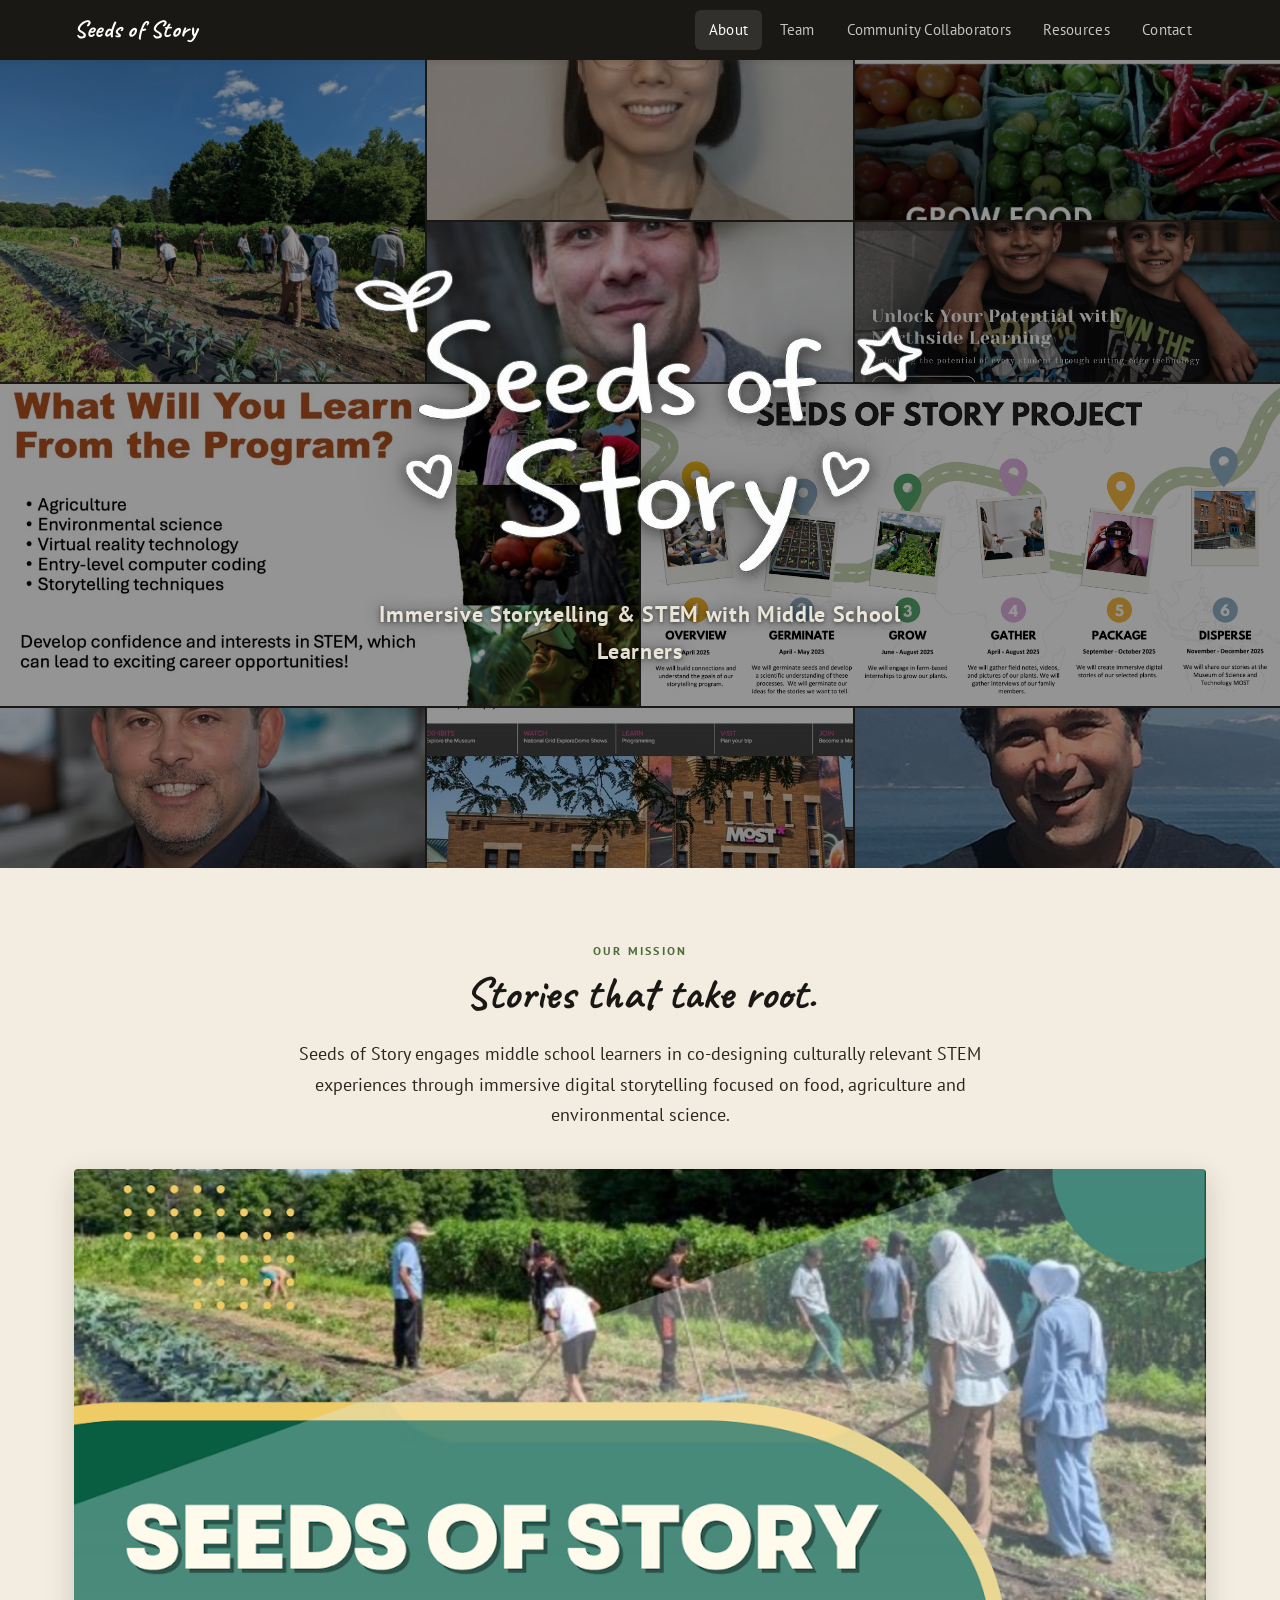
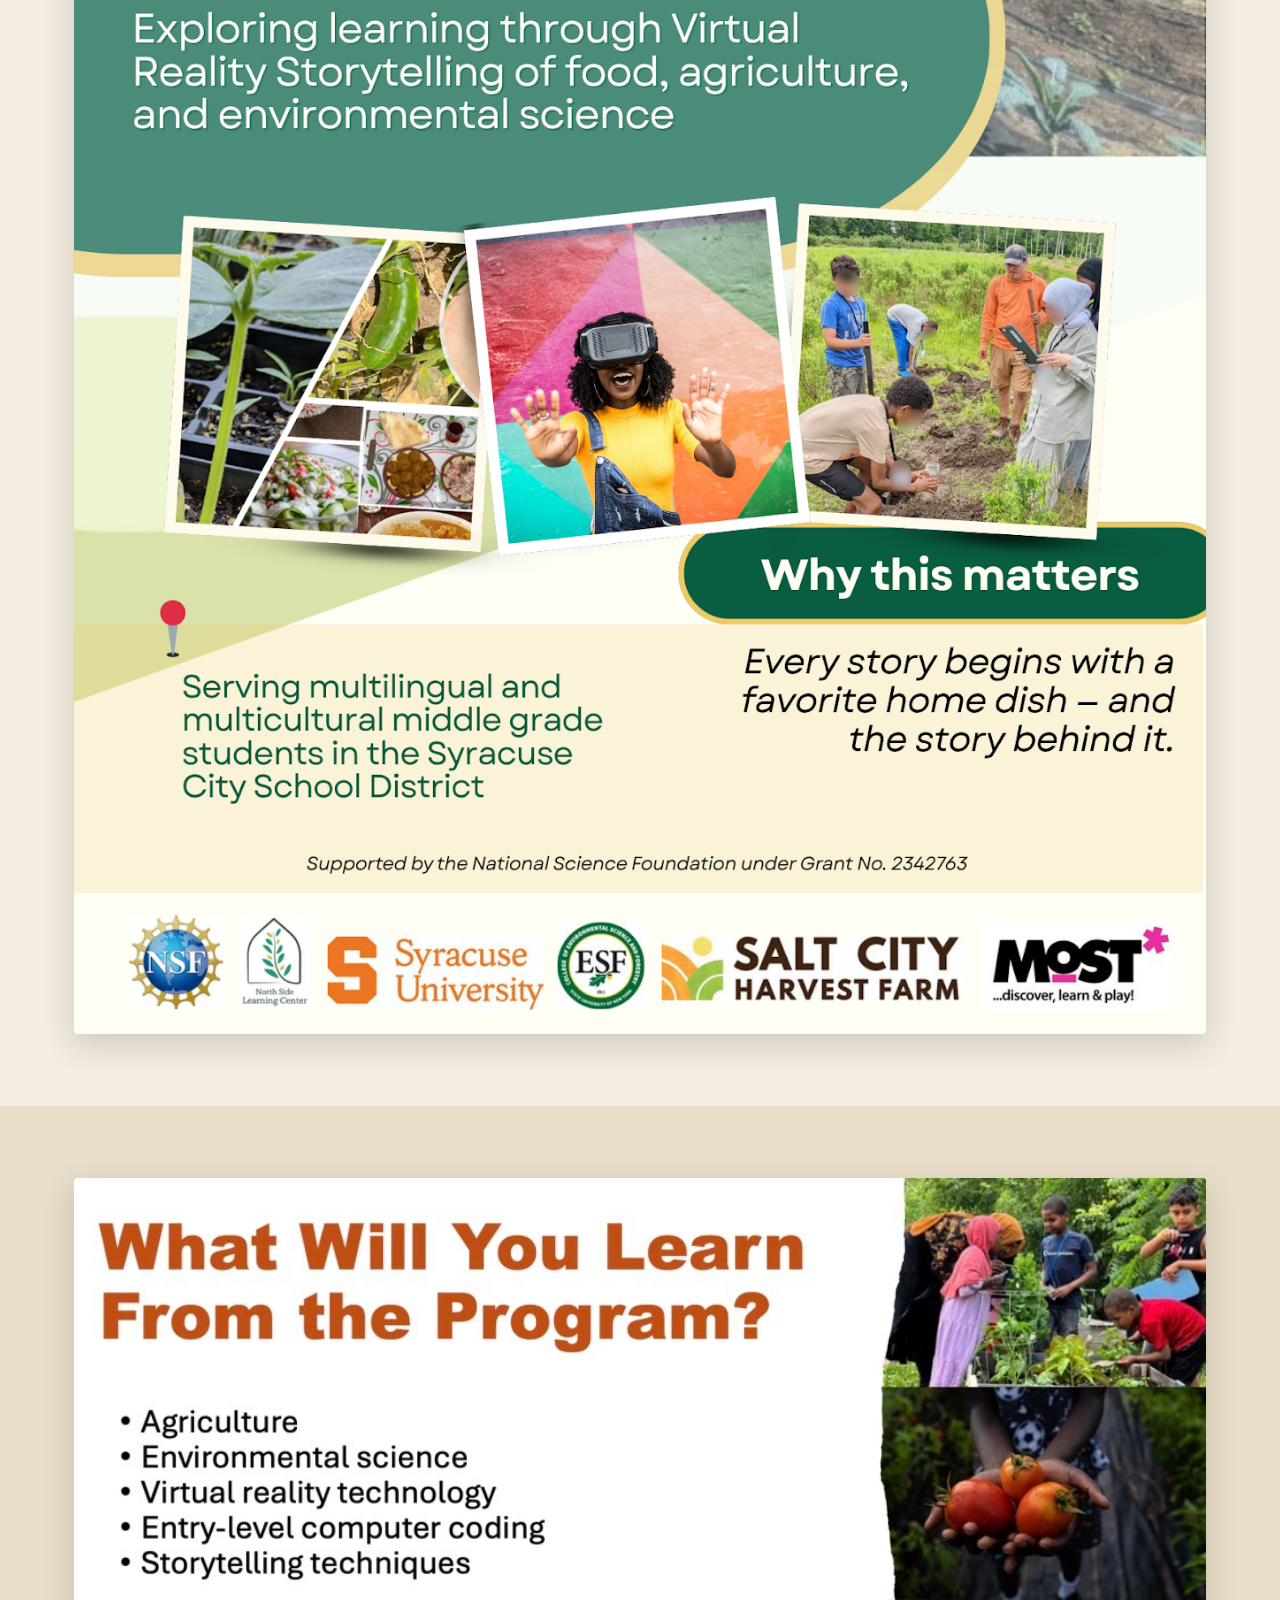
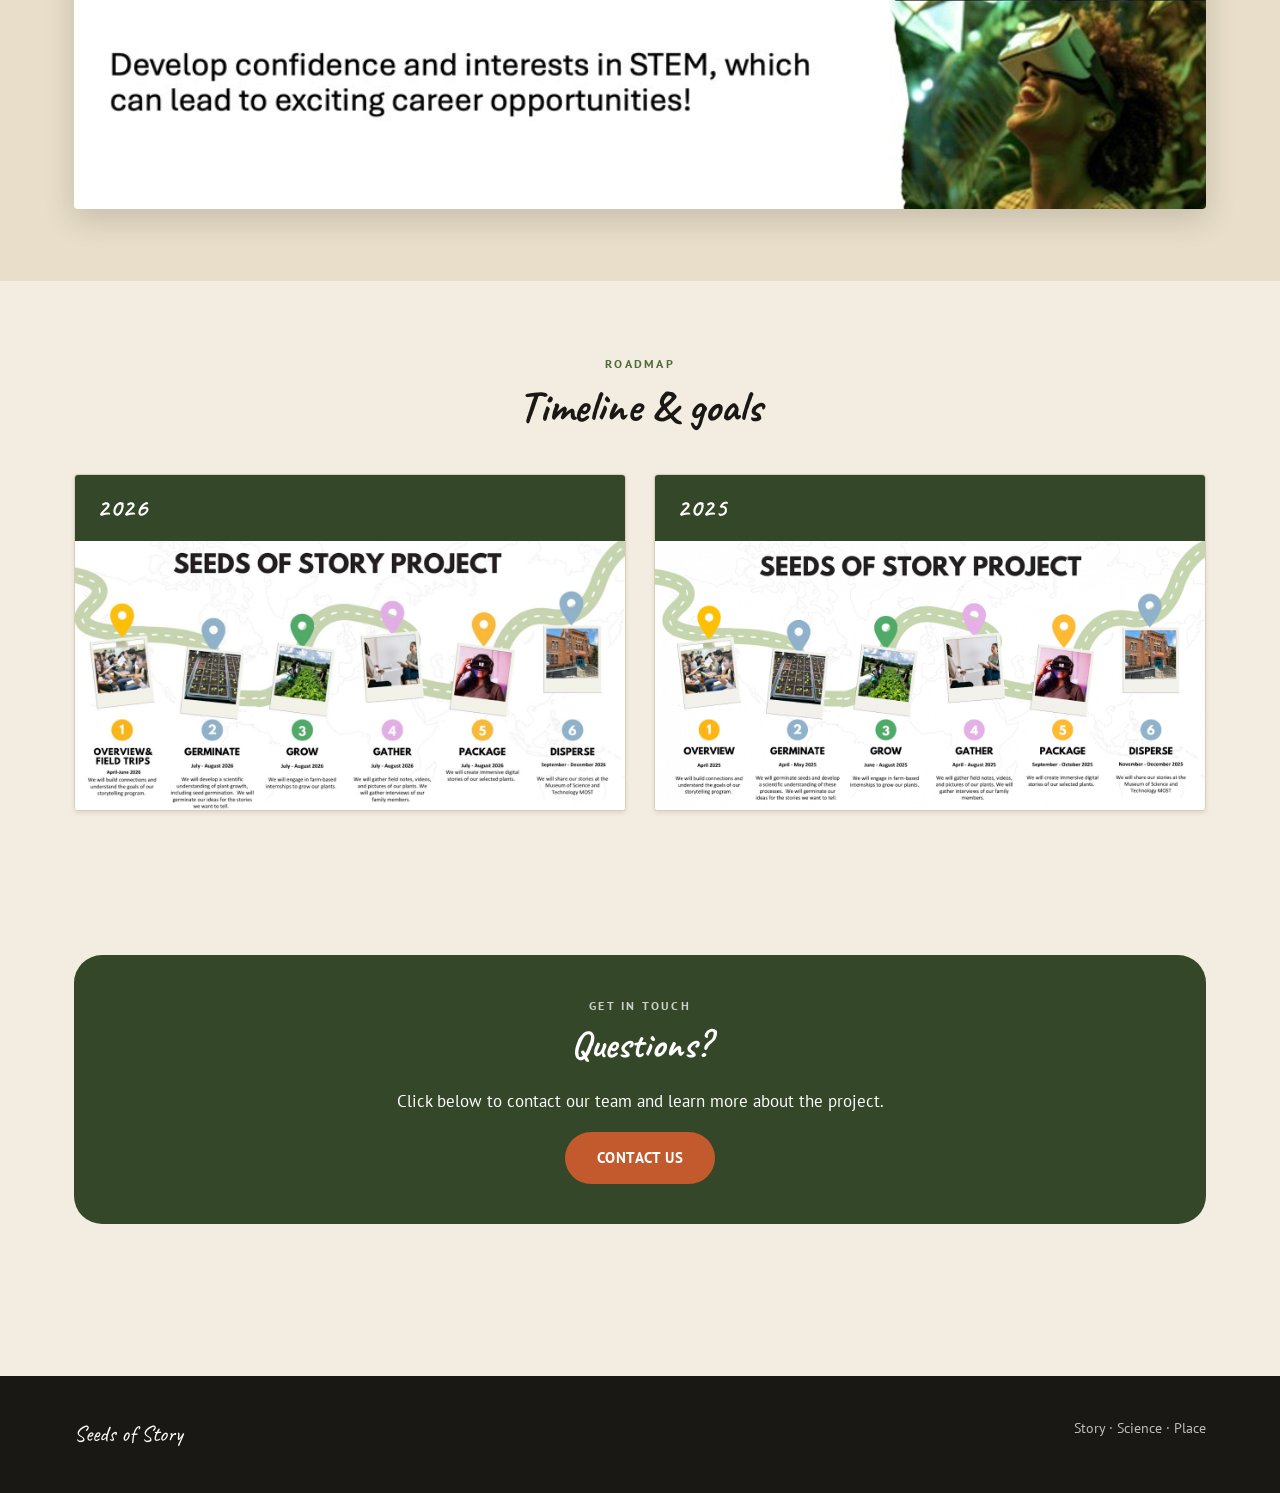
==== index.html @ 7a2d4c90 "first commit" ====
<!DOCTYPE html>
<html lang="en-US">
<head>
  <meta charset="utf-8">
  <meta name="viewport" content="width=device-width, initial-scale=1">
  <title>Seeds of Story</title>
  <meta name="description" content="Seeds of Story engages middle school learners in co-designing culturally relevant STEM experiences through immersive digital storytelling focused on food, agriculture and environmental science.">
  <link rel="icon" href="assets/images/logo.png">
  <link href="https://fonts.googleapis.com/css2?family=Caveat:wght@500;700&family=Merriweather:wght@400;700&family=PT+Sans:wght@400;700&display=swap" rel="stylesheet">
  <link rel="stylesheet" href="assets/css/site.css?v=1.0.0">
</head>
<body>
  <header class="site-header">
    <div class="container">
      <a class="site-header__brand" href="index.html">Seeds of Story</a>
      <nav class="site-nav" aria-label="Primary">
        <ul>
          <li><a href="index.html" aria-current="page">About</a></li>
          <li><a href="team.html">Team</a></li>
          <li><a href="community-collaborators.html">Community Collaborators</a></li>
          <li><a href="resources.html">Resources</a></li>
          <li><a href="contact.html">Contact</a></li>
        </ul>
      </nav>
    </div>
  </header>

  <section class="hero-mosaic" aria-labelledby="hero-title">
    <div class="hero-mosaic__grid" aria-hidden="true">
      <img src="assets/images/hero-students-field.jpg" alt="">
      <img src="assets/images/team-xiaoxia-huang.jpg" alt="">
      <img src="assets/images/collab-salt-city-harvest-farm.jpg" alt="">
      <img src="assets/images/team-brice-nordquist.jpg" alt="">
      <img src="assets/images/collab-north-side-learning-center.jpg" alt="">
      <img src="assets/images/about-students-collage.jpg" alt="">
      <img src="assets/images/about-timeline-2025.png" alt="">
      <img src="assets/images/team-dan-pacheco.jpg" alt="">
      <img src="assets/images/collab-most.jpg" alt="">
      <img src="assets/images/team-stewart-diemont.jpg" alt="">
    </div>
    <div class="hero-mosaic__card">
      <h1 id="hero-title" class="hero-mosaic__title">
        <img src="assets/images/hero-title2.png" alt="Seeds of Story">
      </h1>
      <p class="hero-mosaic__sub">Immersive Storytelling &amp; STEM with Middle School Learners</p>
    </div>
  </section>

  <main>
    <section class="section">
      <div class="container mission">
        <div class="mission__text">
          <div class="section-eyebrow">Our Mission</div>
          <h2 class="section-title">Stories that take root.</h2>
          <p class="lead">Seeds of Story engages middle school learners in co-designing culturally relevant STEM experiences through immersive digital storytelling focused on food, agriculture and environmental science.</p>
        </div>
        <img class="mission__img" src="assets/images/about-mission-overview.png" alt="Seeds of Story project overview">
      </div>
    </section>

    <section class="section section--alt">
      <div class="container">
        <img class="rounded-shadow" src="assets/images/about-students-collage.jpg" alt="Students participating in Seeds of Story activities">
      </div>
    </section>

    <section class="section">
      <div class="container">
        <div class="section-eyebrow">Roadmap</div>
        <h2 class="section-title">Timeline &amp; goals</h2>
        <div class="timeline-row top-40">
          <article class="timeline-item">
            <div class="timeline-item__year">2026</div>
            <img class="timeline-item__img" src="assets/images/about-timeline-2026.jpg" alt="2026 project goals">
          </article>
          <article class="timeline-item">
            <div class="timeline-item__year">2025</div>
            <img class="timeline-item__img" src="assets/images/about-timeline-2025.png" alt="2025 project milestones">
          </article>
        </div>
      </div>
    </section>

    <section class="section">
      <div class="container">
        <div class="callout">
          <div class="section-eyebrow" style="color:rgba(255,255,255,0.75);">Get in touch</div>
          <h2>Questions?</h2>
          <p>Click below to contact our team and learn more about the project.</p>
          <p><a class="btn" href="https://docs.google.com/forms/d/e/1FAIpQLSdgTJhF9yAh0ReK_r0VXD9tp6y58ElVJvwNm2oFAFGytPRPVg/viewform?usp=header" target="_blank" rel="noopener">Contact us</a></p>
        </div>
      </div>
    </section>
  </main>

  <footer class="site-footer">
    <div class="container">
      <span class="site-footer__brand">Seeds of Story</span>
      <span>Story · Science · Place</span>
    </div>
  </footer>
</body>
</html>
---- assets/css/site.css ----
/* === Design tokens === */
:root {
  /* Dusky earth-tone palette */
  --ink-900: #1a1814;          /* near-black for footer/nav */
  --ink-800: #2b2620;          /* dark text on light */
  --ink-700: #3d3530;
  --paper: #f3ece0;            /* warm cream background */
  --paper-deep: #e8dec9;       /* deeper cream for alt sections */
  --surface: #ffffff;
  --accent: #c25a2e;           /* burnt orange */
  --accent-deep: #9a4421;
  --moss: #4f6b3a;             /* dusky green */
  --moss-deep: #344728;
  --plum: #7a3a4e;
  --gold: #d4a64a;
  --text: var(--ink-800);
  --text-muted: #6e655c;
  --border: #d8cdb8;
  --radius-sm: 6px;
  --radius-md: 14px;
  --radius-lg: 28px;
  --shadow-sm: 0 2px 4px rgba(43, 38, 32, 0.10);
  --shadow-md: 0 10px 30px rgba(43, 38, 32, 0.18);
  --shadow-lg: 0 24px 60px rgba(43, 38, 32, 0.28);
  --container: 1180px;
  --font-sans: "PT Sans", system-ui, -apple-system, "Segoe UI", Roboto, sans-serif;
  --font-serif: Merriweather, Georgia, "Times New Roman", serif;
  --font-script: "Caveat", "Permanent Marker", "Patrick Hand", cursive;
}

* { box-sizing: border-box; }
html { -webkit-text-size-adjust: 100%; }

body {
  margin: 0;
  font-family: var(--font-sans);
  font-size: 17px;
  line-height: 1.65;
  color: var(--text);
  background: var(--paper);
}

img { max-width: 100%; height: auto; display: block; }

a { color: var(--accent-deep); text-decoration: none; }
a:hover { text-decoration: underline; }

h1, h2, h3, h4 {
  font-family: var(--font-serif);
  line-height: 1.2;
  margin: 0 0 0.5em;
  color: var(--ink-900);
}
h1 { font-size: clamp(2rem, 4vw, 3rem); font-weight: 700; letter-spacing: -0.01em; }
h2 { font-size: clamp(1.5rem, 3vw, 2rem); }
h3 { font-size: 1.2rem; }
p { margin: 0 0 1em; }

/* === Layout primitives === */
.container {
  max-width: var(--container);
  margin: 0 auto;
  padding: 0 24px;
}
.section { padding: 72px 0; }
.section--tight { padding: 40px 0; }
.section--alt { background: var(--paper-deep); }

/* === Site header / nav === */
.site-header {
  position: sticky;
  top: 0;
  z-index: 30;
  background: var(--ink-900);
  color: #fff;
  box-shadow: var(--shadow-sm);
}
.site-header .container {
  display: flex;
  align-items: center;
  justify-content: space-between;
  gap: 16px;
  min-height: 60px;
}
.site-header__brand {
  font-family: var(--font-script);
  font-weight: 700;
  font-size: 1.5rem;
  color: #fff;
  letter-spacing: 0.01em;
}
.site-header__brand:hover { text-decoration: none; opacity: 0.85; }
.site-nav ul {
  list-style: none;
  margin: 0;
  padding: 0;
  display: flex;
  flex-wrap: wrap;
  gap: 4px;
}
.site-nav a {
  display: block;
  padding: 8px 14px;
  color: rgba(255, 255, 255, 0.75);
  border-radius: var(--radius-sm);
  font-size: 0.92rem;
  letter-spacing: 0.02em;
  transition: color 0.15s ease, background 0.15s ease;
}
.site-nav a:hover { color: #fff; background: rgba(255, 255, 255, 0.06); text-decoration: none; }
.site-nav a[aria-current="page"] {
  color: #fff;
  background: rgba(255, 255, 255, 0.10);
}

/* === Hero mosaic (about page) === */
.hero-mosaic {
  position: relative;
  background: var(--ink-900);
  overflow: hidden;
  isolation: isolate;
}
.hero-mosaic__grid {
  display: grid;
  grid-template-columns: repeat(6, 1fr);
  grid-auto-rows: 160px;
  gap: 2px;
  filter: brightness(0.58) saturate(0.88);
}
.hero-mosaic__grid img {
  width: 100%;
  height: 100%;
  object-fit: cover;
  display: block;
}
.hero-mosaic__grid > *:nth-child(1) { grid-column: span 2; grid-row: span 2; }
.hero-mosaic__grid > *:nth-child(2) { grid-column: span 2; grid-row: span 1; }
.hero-mosaic__grid > *:nth-child(3) { grid-column: span 2; grid-row: span 1; }
.hero-mosaic__grid > *:nth-child(4) { grid-column: span 2; grid-row: span 1; }
.hero-mosaic__grid > *:nth-child(5) { grid-column: span 2; grid-row: span 1; }
.hero-mosaic__grid > *:nth-child(6) { grid-column: span 3; grid-row: span 2; }
.hero-mosaic__grid > *:nth-child(7) { grid-column: span 3; grid-row: span 2; }
.hero-mosaic__grid > *:nth-child(8) { grid-column: span 2; grid-row: span 1; }
.hero-mosaic__grid > *:nth-child(9) { grid-column: span 2; grid-row: span 1; }
.hero-mosaic__grid > *:nth-child(10) { grid-column: span 2; grid-row: span 1; }

.hero-mosaic__card {
  position: absolute;
  top: 50%;
  left: 50%;
  transform: translate(-50%, -50%);
  padding: 24px 32px;
  text-align: center;
  max-width: min(720px, 92vw);
  z-index: 2;
  background: transparent;
}
.hero-mosaic__title {
  margin: 0 0 18px;
  font-size: 0;
  line-height: 0;
}
.hero-mosaic__title img {
  display: block;
  width: 100%;
  height: 320px;
  margin: 0 auto;
  filter: drop-shadow(0 2px 8px rgba(0,0,0,0.55)) drop-shadow(0 0 24px rgba(0,0,0,0.35));
}
.hero-mosaic__sub {
  font-family: var(--font-sans);
  font-size: clamp(1.05rem, 1.8vw, 1.4rem);
  color: rgba(245, 241, 228, 0.92);
  margin: 0;
  font-weight: 700;
  letter-spacing: 0.03em;
  text-shadow: 0 1px 4px rgba(0, 0, 0, 0.55), 0 0 16px rgba(0, 0, 0, 0.4);
}
@media (max-width: 800px) {
  .hero-mosaic__grid { grid-auto-rows: 110px; grid-template-columns: repeat(4, 1fr); }
  .hero-mosaic__grid > *:nth-child(n) { grid-column: span 2; grid-row: span 1; }
  .hero-mosaic__grid > *:nth-child(1),
  .hero-mosaic__grid > *:nth-child(6) { grid-column: span 4; grid-row: span 2; }
  .hero-mosaic__card { padding: 32px 28px; }
}

/* === Page header (subpages) — small mosaic strip === */
.page-header {
  position: relative;
  background: var(--ink-900);
  color: #fff;
  padding: 0;
  overflow: hidden;
  isolation: isolate;
}
.page-header__strip {
  display: grid;
  grid-template-columns: repeat(6, 1fr);
  gap: 2px;
  height: 120px;
  filter: brightness(0.55) saturate(0.85);
}
.page-header__strip img { width: 100%; height: 100%; object-fit: cover; display: block; }
.page-header__inner {
  padding: 56px 24px 64px;
  text-align: center;
  position: relative;
}
.page-header h1 {
  color: #fff;
  font-family: var(--font-script);
  font-size: clamp(2.4rem, 5vw, 3.6rem);
  font-weight: 700;
  margin: 0 0 12px;
}
.page-header p {
  color: rgba(255, 255, 255, 0.88);
  max-width: 720px;
  margin: 0 auto;
  font-size: 1.05rem;
}
@media (max-width: 700px) {
  .page-header__strip { grid-template-columns: repeat(3, 1fr); height: 90px; }
}

/* === Section heading === */
.section-title {
  font-family: var(--font-script);
  font-size: clamp(2rem, 4vw, 2.8rem);
  text-align: center;
  margin-bottom: 0.4em;
  color: var(--ink-900);
}
.section-eyebrow {
  font-family: var(--font-sans);
  text-transform: uppercase;
  letter-spacing: 0.18em;
  font-size: 0.78rem;
  color: var(--moss);
  text-align: center;
  font-weight: 700;
  margin-bottom: 6px;
}

/* === Grid === */
.grid { display: grid; gap: 24px; }
.grid--2 { grid-template-columns: repeat(2, 1fr); }
.grid--3 { grid-template-columns: repeat(3, 1fr); }
.grid--4 { grid-template-columns: repeat(4, 1fr); }
@media (max-width: 900px) {
  .grid--3, .grid--4 { grid-template-columns: repeat(2, 1fr); }
}
@media (max-width: 600px) {
  .grid--2, .grid--3, .grid--4 { grid-template-columns: 1fr; }
}

/* === Mission (stacked) === */
.mission { text-align: center; }
.mission__text {
  max-width: 760px;
  margin: 0 auto 40px;
}
.mission__img {
  display: block;
  width: 100%;
  margin: 0 auto;
  border-radius: 4px;
  box-shadow: var(--shadow-md);
}

/* === Feature row === */
.feature-row {
  display: grid;
  grid-template-columns: 1fr 1fr;
  gap: 56px;
  align-items: center;
}
.feature-row--reverse > :first-child { order: 2; }
.feature-row img {
  border-radius: 4px;
  box-shadow: var(--shadow-md);
  transform: rotate(-1deg);
}
.feature-row--reverse img { transform: rotate(1deg); }
@media (max-width: 800px) {
  .feature-row { grid-template-columns: 1fr; gap: 32px; }
  .feature-row--reverse > :first-child { order: 0; }
}

/* === Callout === */
.callout {
  background: var(--moss-deep);
  color: #fff;
  padding: 40px;
  border-radius: var(--radius-lg);
  text-align: center;
}
.callout h2 { color: #fff; font-family: var(--font-script); font-size: 2.4rem; }
.callout p:last-child { margin-bottom: 0; }

/* === Button === */
.btn {
  display: inline-block;
  background: var(--accent);
  color: #fff;
  font-weight: 700;
  font-family: var(--font-sans);
  padding: 14px 32px;
  border-radius: 999px;
  letter-spacing: 0.04em;
  text-transform: uppercase;
  font-size: 0.92rem;
  transition: background 0.15s ease, transform 0.15s ease;
}
.btn:hover { background: var(--accent-deep); text-decoration: none; transform: translateY(-1px); }
.btn--outline {
  background: transparent;
  color: var(--ink-900);
  border: 2px solid var(--ink-900);
}
.btn--outline:hover { background: var(--ink-900); color: #fff; }

/* === Bio (team card) — polaroid feel === */
.bio {
  display: grid;
  grid-template-columns: 220px 1fr;
  gap: 28px;
  align-items: start;
  padding: 24px;
  background: var(--surface);
  border-radius: 4px;
  box-shadow: var(--shadow-sm);
  border: 1px solid var(--border);
}
.bio__photo {
  width: 220px;
  height: 220px;
  border-radius: 50%;
  object-fit: cover;
  border: 4px solid var(--paper);
  box-shadow: var(--shadow-sm);
}
.bio__name { margin: 0 0 0.1em; font-family: var(--font-serif); color: var(--ink-900); }
.bio__role { color: var(--moss); font-weight: 700; font-size: 0.92rem; letter-spacing: 0.02em; margin-bottom: 0.6em; text-transform: uppercase; }
.bio__text p:last-child { margin-bottom: 0; }
@media (max-width: 700px) {
  .bio { grid-template-columns: 1fr; justify-items: center; text-align: center; }
}

.bio--compact { padding: 18px; gap: 18px; grid-template-columns: 120px 1fr; }
.bio--compact .bio__photo { width: 120px; height: 120px; border-width: 3px; }
.bio--compact .bio__name { font-size: 1.05rem; }
.bio--compact .bio__role { font-size: 0.8rem; }

/* === Collaborator card === */
.collab {
  background: var(--surface);
  border-radius: var(--radius-md);
  overflow: hidden;
  display: grid;
  grid-template-columns: 320px 1fr;
  box-shadow: var(--shadow-sm);
  border: 1px solid var(--border);
}
.collab__img { width: 100%; height: 100%; object-fit: cover; min-height: 260px; }
.collab__body { padding: 32px; }
.collab__title { margin-bottom: 0.4em; font-family: var(--font-serif); color: var(--ink-900); }
.collab__details {
  display: grid;
  grid-template-columns: max-content 1fr;
  gap: 6px 18px;
  margin-top: 18px;
  font-size: 0.95rem;
}
.collab__details dt { font-weight: 700; color: var(--moss); text-transform: uppercase; font-size: 0.78rem; letter-spacing: 0.08em; padding-top: 4px; }
.collab__details dd { margin: 0; word-break: break-word; }
@media (max-width: 800px) {
  .collab { grid-template-columns: 1fr; }
}

/* === Resource tile (polaroid) === */
.resource {
  display: block;
  background: var(--surface);
  border-radius: 4px;
  overflow: hidden;
  box-shadow: var(--shadow-sm);
  text-decoration: none;
  color: inherit;
  transition: transform 0.2s ease, box-shadow 0.2s ease;
  padding: 12px 12px 0;
  border: 1px solid var(--border);
}
.resource:hover {
  transform: translateY(-3px) rotate(-0.5deg);
  box-shadow: var(--shadow-md);
  text-decoration: none;
}
.resource__img { aspect-ratio: 16 / 10; object-fit: cover; width: 100%; }
.resource__title {
  padding: 18px 8px 22px;
  font-family: var(--font-script);
  font-size: 1.5rem;
  color: var(--ink-900);
  text-align: center;
}

/* === Timeline === */
.timeline-row { display: grid; grid-template-columns: 1fr 1fr; gap: 28px; }
.timeline-item {
  background: var(--surface);
  border-radius: 4px;
  overflow: hidden;
  box-shadow: var(--shadow-sm);
  border: 1px solid var(--border);
}
.timeline-item__year {
  background: var(--moss-deep);
  color: #fff;
  padding: 12px 22px;
  font-family: var(--font-script);
  font-weight: 700;
  font-size: 1.6rem;
  letter-spacing: 0.02em;
}
.timeline-item__img { width: 100%; display: block; }
@media (max-width: 700px) {
  .timeline-row { grid-template-columns: 1fr; }
}

/* === Footer === */
.site-footer {
  background: var(--ink-900);
  color: rgba(255, 255, 255, 0.72);
  padding: 40px 0;
  margin-top: 80px;
  font-size: 0.9rem;
}
.site-footer .container { display: flex; justify-content: space-between; flex-wrap: wrap; gap: 16px; }
.site-footer__brand { font-family: var(--font-script); font-size: 1.4rem; color: #fff; }

/* === Contact form === */
.contact-form {
  width: 100%;
  min-height: 900px;
  border: 1px solid var(--border);
  border-radius: var(--radius-md);
  background: var(--surface);
  display: block;
  box-shadow: var(--shadow-sm);
}

/* === Utilities === */
.text-center { text-align: center; }
.lead { font-size: 1.15rem; }
.stack > * + * { margin-top: 24px; }
.muted { color: var(--text-muted); }
.rounded-shadow { width: 100%; display: block; border-radius: 4px; box-shadow: var(--shadow-md); }
.top-32 { margin-top: 32px; }
.top-40 { margin-top: 40px; }
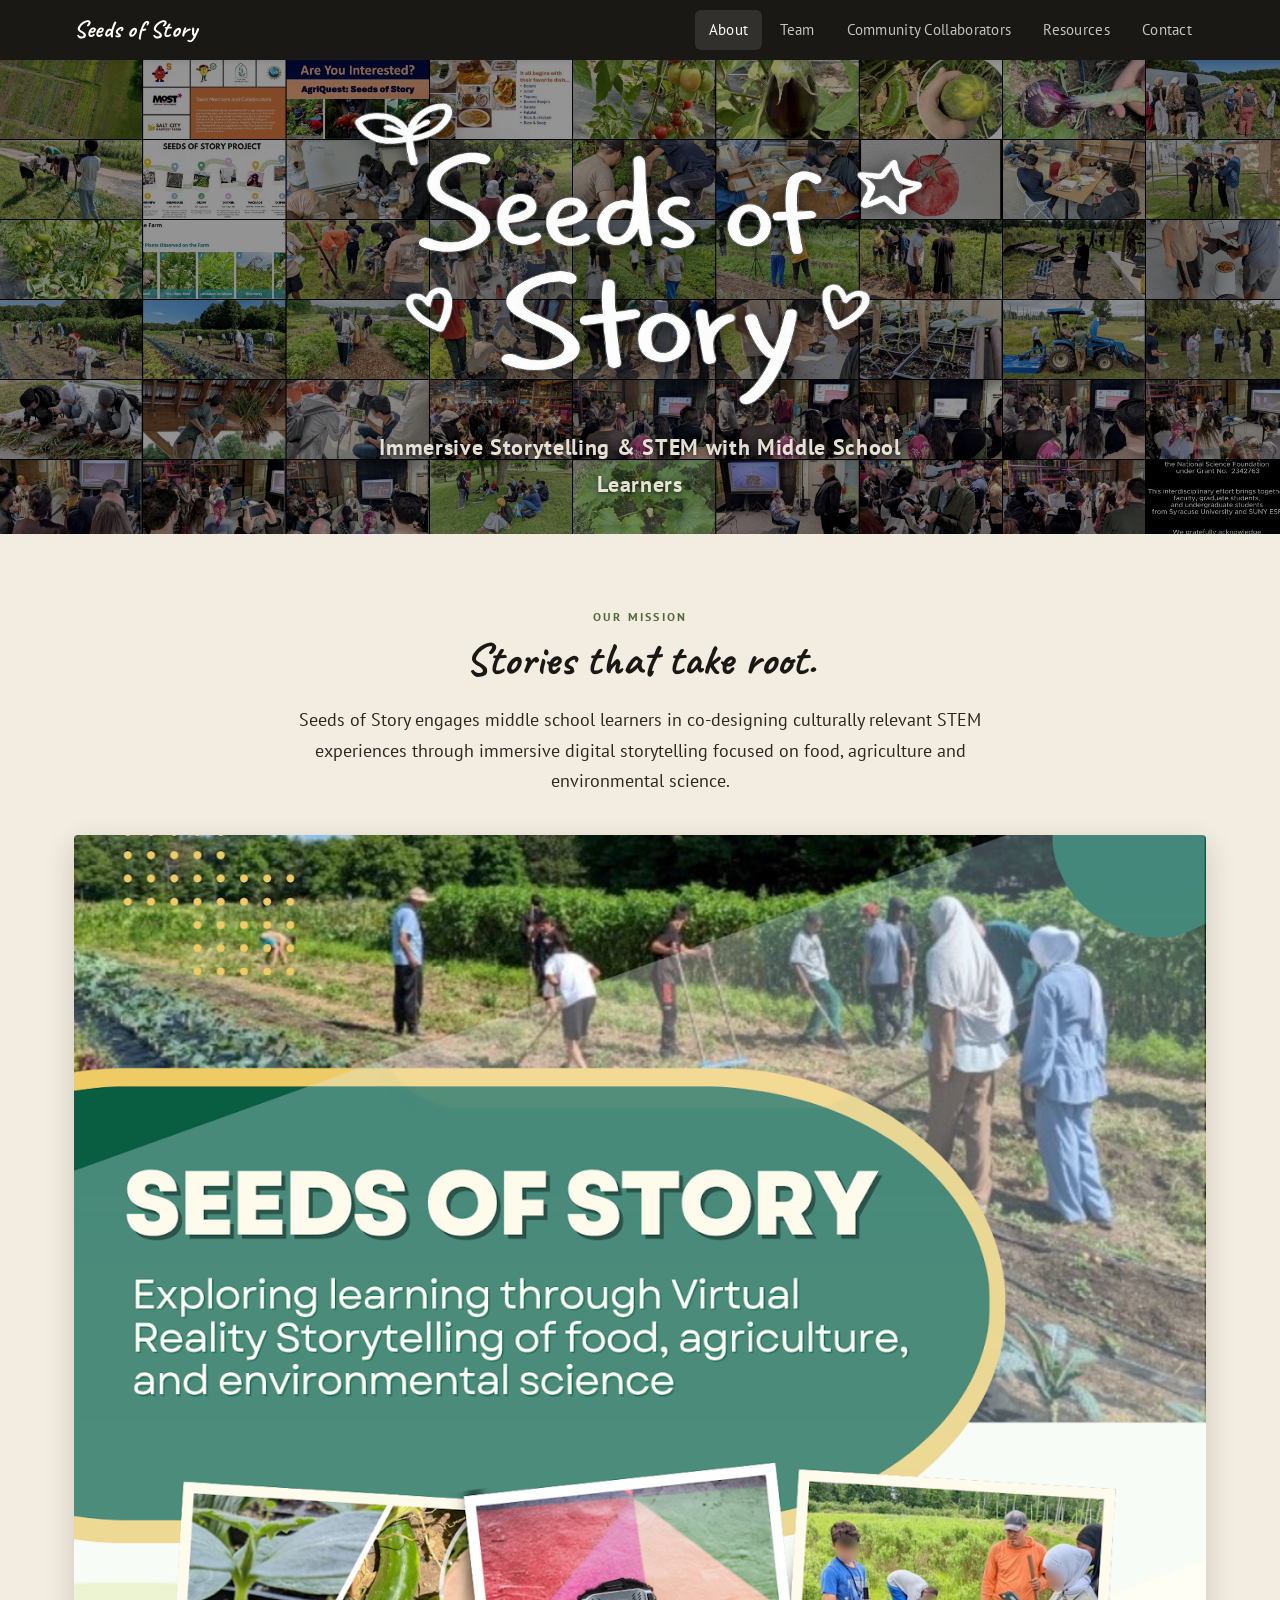
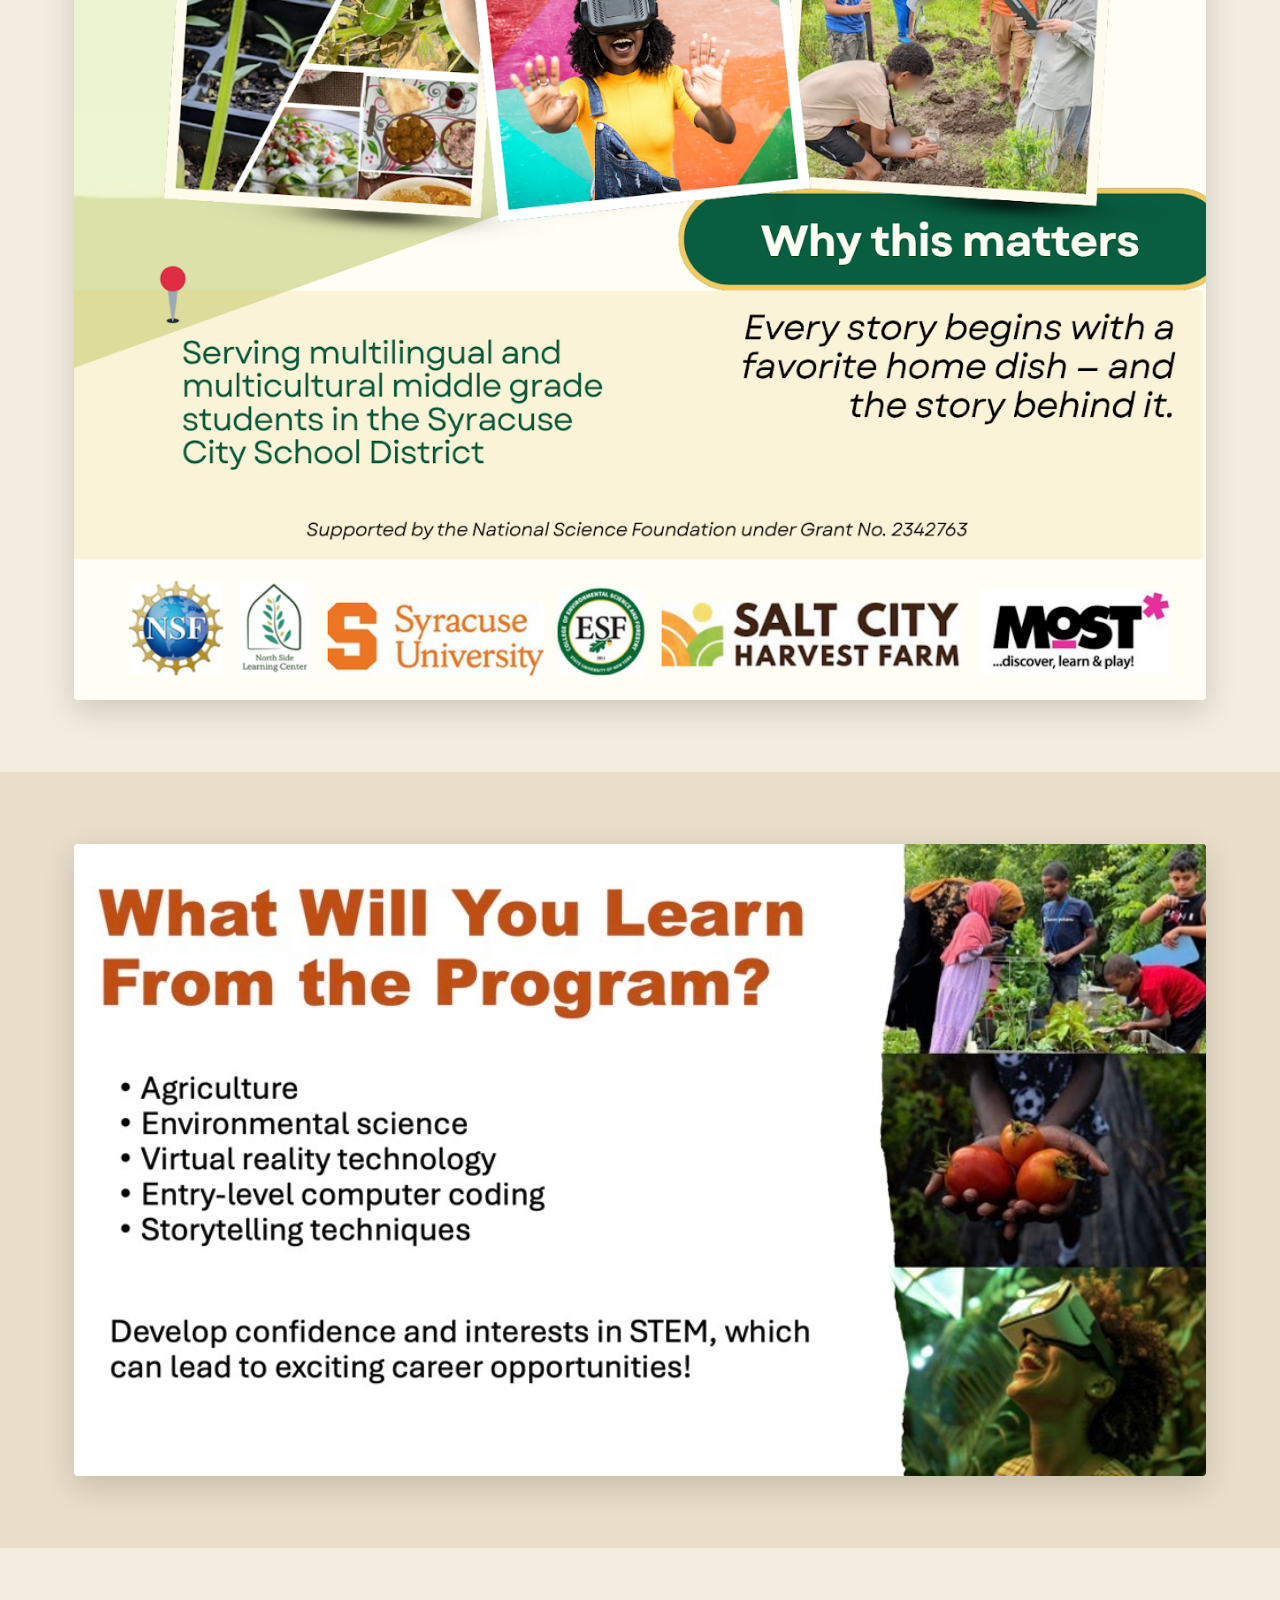
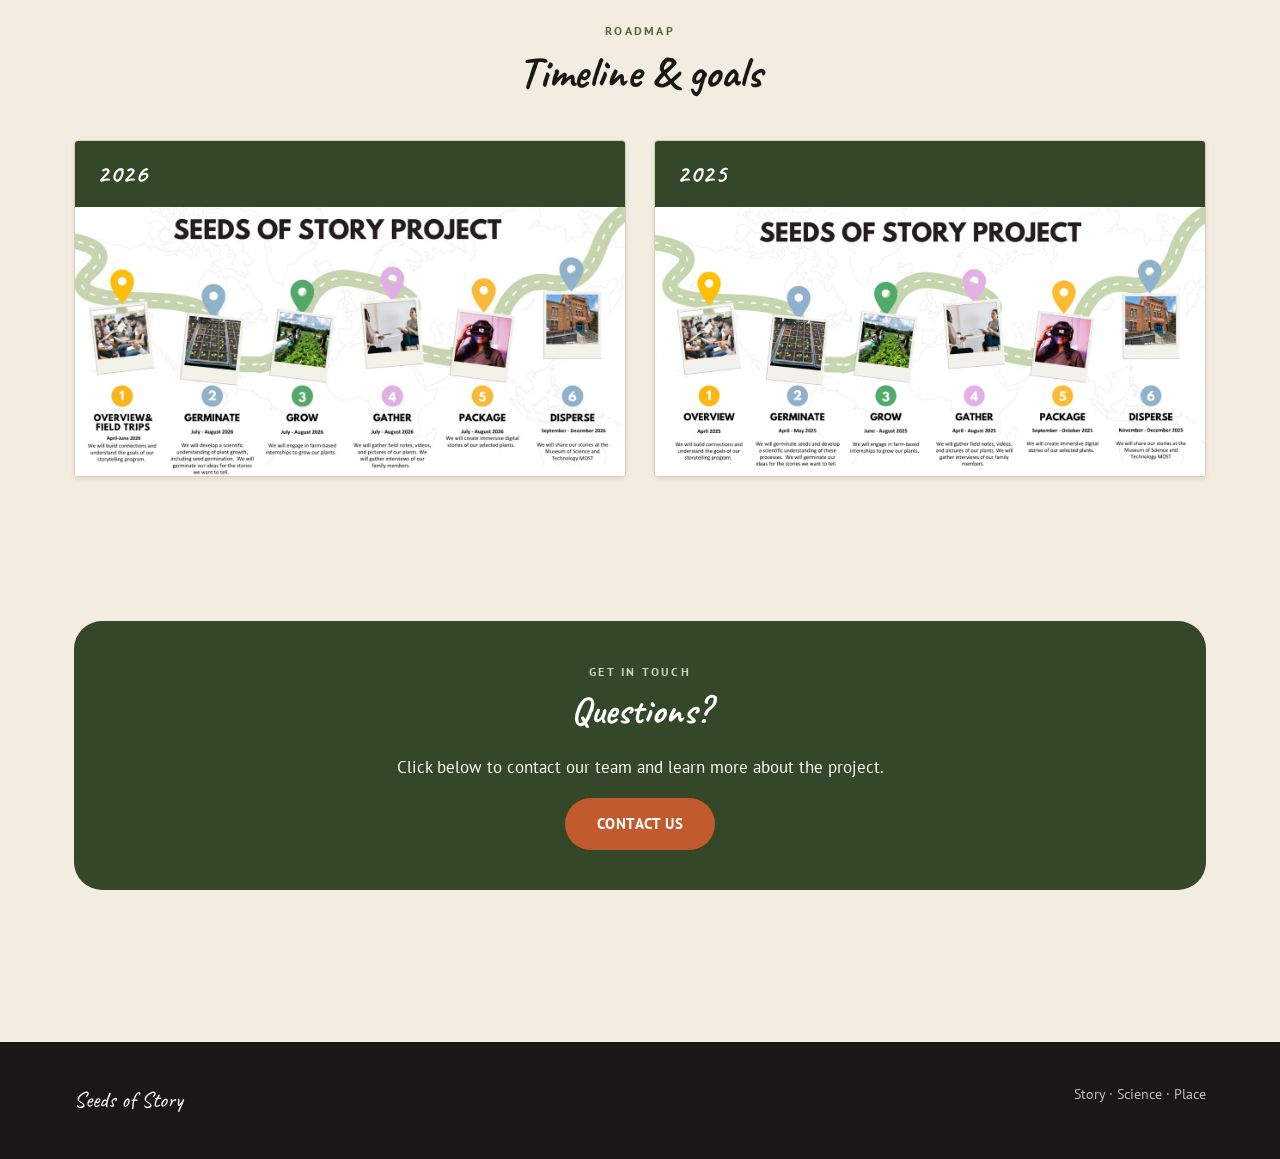
==== commit fd286036: "Hero: replace 10-image grid with one composite mosaic Compose all 54 photos in assets/images/hero/ i" ====
--- a/index.html
+++ b/index.html
@@ -27,16 +27,7 @@
 
   <section class="hero-mosaic" aria-labelledby="hero-title">
     <div class="hero-mosaic__grid" aria-hidden="true">
-      <img src="assets/images/hero-students-field.jpg" alt="">
-      <img src="assets/images/team-xiaoxia-huang.jpg" alt="">
-      <img src="assets/images/collab-salt-city-harvest-farm.jpg" alt="">
-      <img src="assets/images/team-brice-nordquist.jpg" alt="">
-      <img src="assets/images/collab-north-side-learning-center.jpg" alt="">
-      <img src="assets/images/about-students-collage.jpg" alt="">
-      <img src="assets/images/about-timeline-2025.png" alt="">
-      <img src="assets/images/team-dan-pacheco.jpg" alt="">
-      <img src="assets/images/collab-most.jpg" alt="">
-      <img src="assets/images/team-stewart-diemont.jpg" alt="">
+      <img src="assets/images/hero-mosaic.jpg" alt="">
     </div>
     <div class="hero-mosaic__card">
       <h1 id="hero-title" class="hero-mosaic__title">
--- a/assets/css/site.css
+++ b/assets/css/site.css
@@ -121,28 +121,15 @@
   isolation: isolate;
 }
 .hero-mosaic__grid {
-  display: grid;
-  grid-template-columns: repeat(6, 1fr);
-  grid-auto-rows: 160px;
-  gap: 2px;
+  display: block;
+  width: 100%;
   filter: brightness(0.58) saturate(0.88);
 }
 .hero-mosaic__grid img {
   width: 100%;
-  height: 100%;
-  object-fit: cover;
-  display: block;
-}
-.hero-mosaic__grid > *:nth-child(1) { grid-column: span 2; grid-row: span 2; }
-.hero-mosaic__grid > *:nth-child(2) { grid-column: span 2; grid-row: span 1; }
-.hero-mosaic__grid > *:nth-child(3) { grid-column: span 2; grid-row: span 1; }
-.hero-mosaic__grid > *:nth-child(4) { grid-column: span 2; grid-row: span 1; }
-.hero-mosaic__grid > *:nth-child(5) { grid-column: span 2; grid-row: span 1; }
-.hero-mosaic__grid > *:nth-child(6) { grid-column: span 3; grid-row: span 2; }
-.hero-mosaic__grid > *:nth-child(7) { grid-column: span 3; grid-row: span 2; }
-.hero-mosaic__grid > *:nth-child(8) { grid-column: span 2; grid-row: span 1; }
-.hero-mosaic__grid > *:nth-child(9) { grid-column: span 2; grid-row: span 1; }
-.hero-mosaic__grid > *:nth-child(10) { grid-column: span 2; grid-row: span 1; }
+  height: auto;
+  display: block;
+}
 
 .hero-mosaic__card {
   position: absolute;
@@ -177,10 +164,6 @@
   text-shadow: 0 1px 4px rgba(0, 0, 0, 0.55), 0 0 16px rgba(0, 0, 0, 0.4);
 }
 @media (max-width: 800px) {
-  .hero-mosaic__grid { grid-auto-rows: 110px; grid-template-columns: repeat(4, 1fr); }
-  .hero-mosaic__grid > *:nth-child(n) { grid-column: span 2; grid-row: span 1; }
-  .hero-mosaic__grid > *:nth-child(1),
-  .hero-mosaic__grid > *:nth-child(6) { grid-column: span 4; grid-row: span 2; }
   .hero-mosaic__card { padding: 32px 28px; }
 }
 
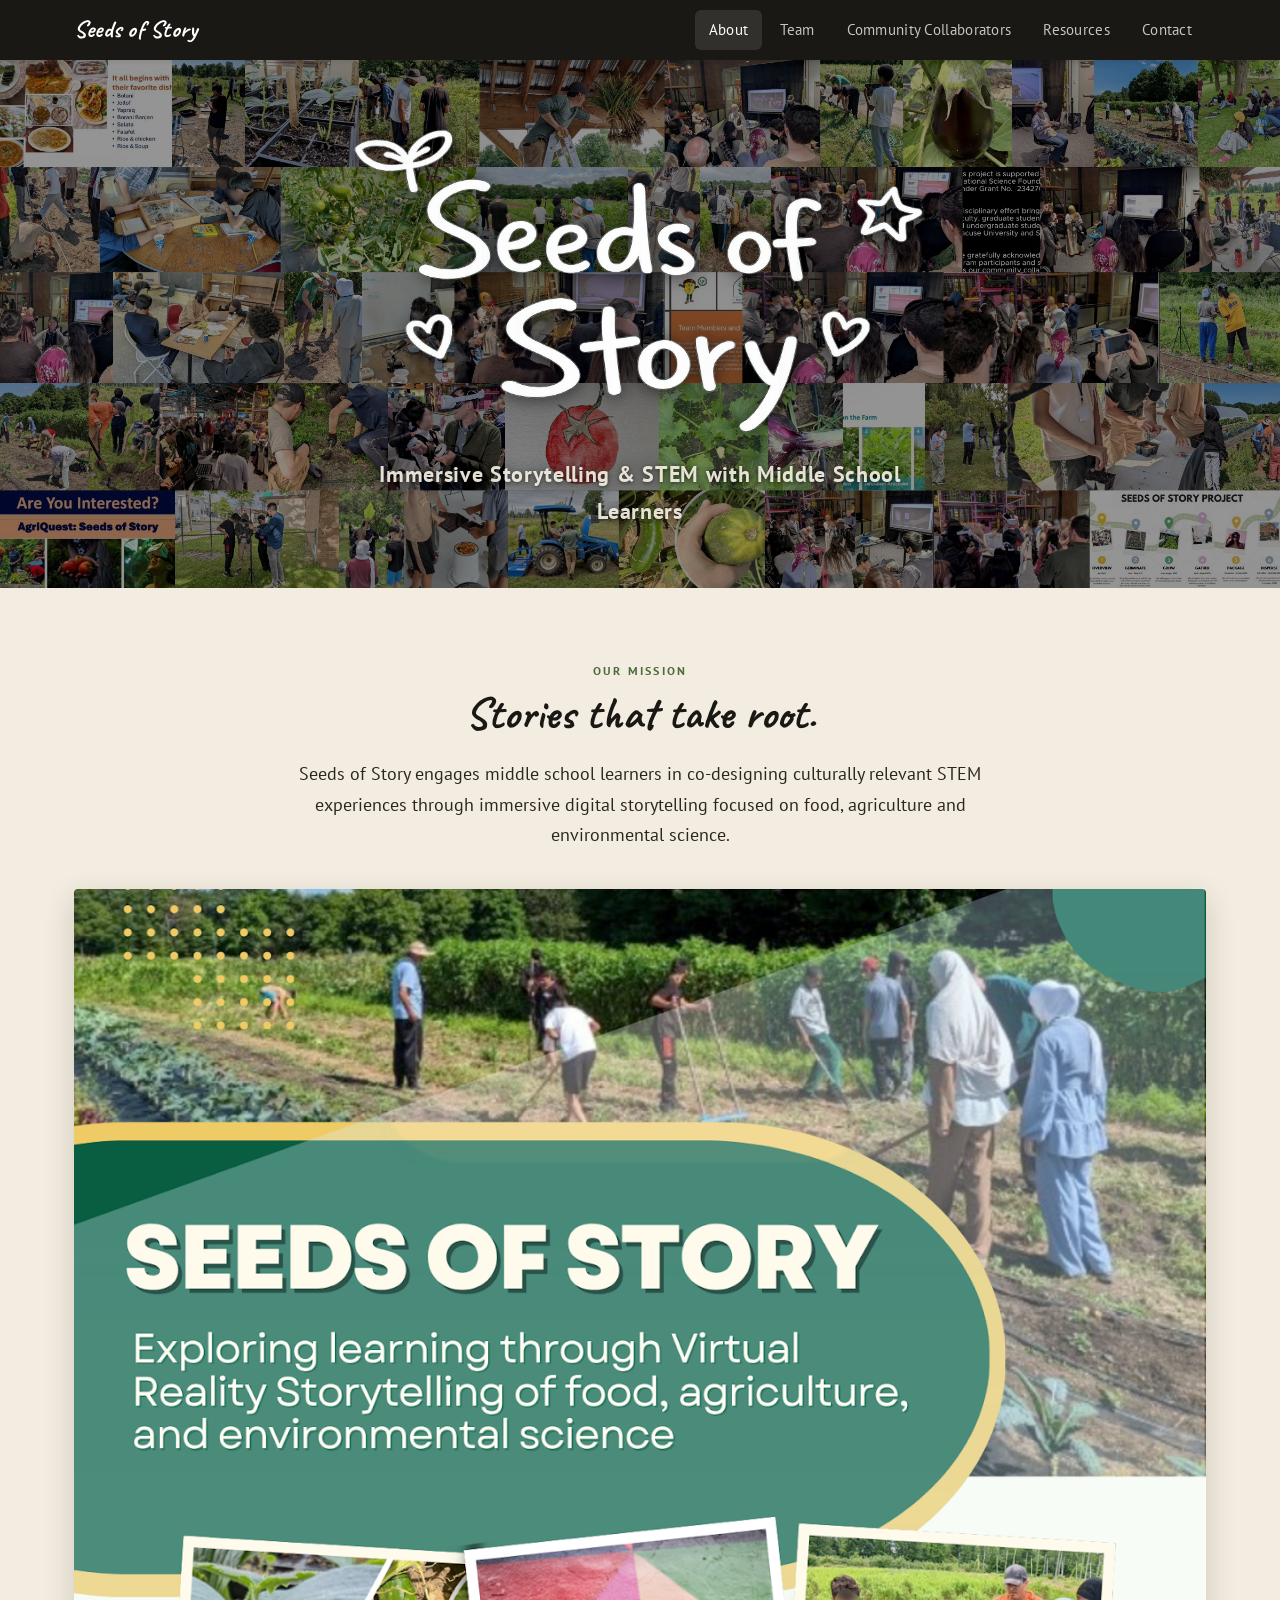
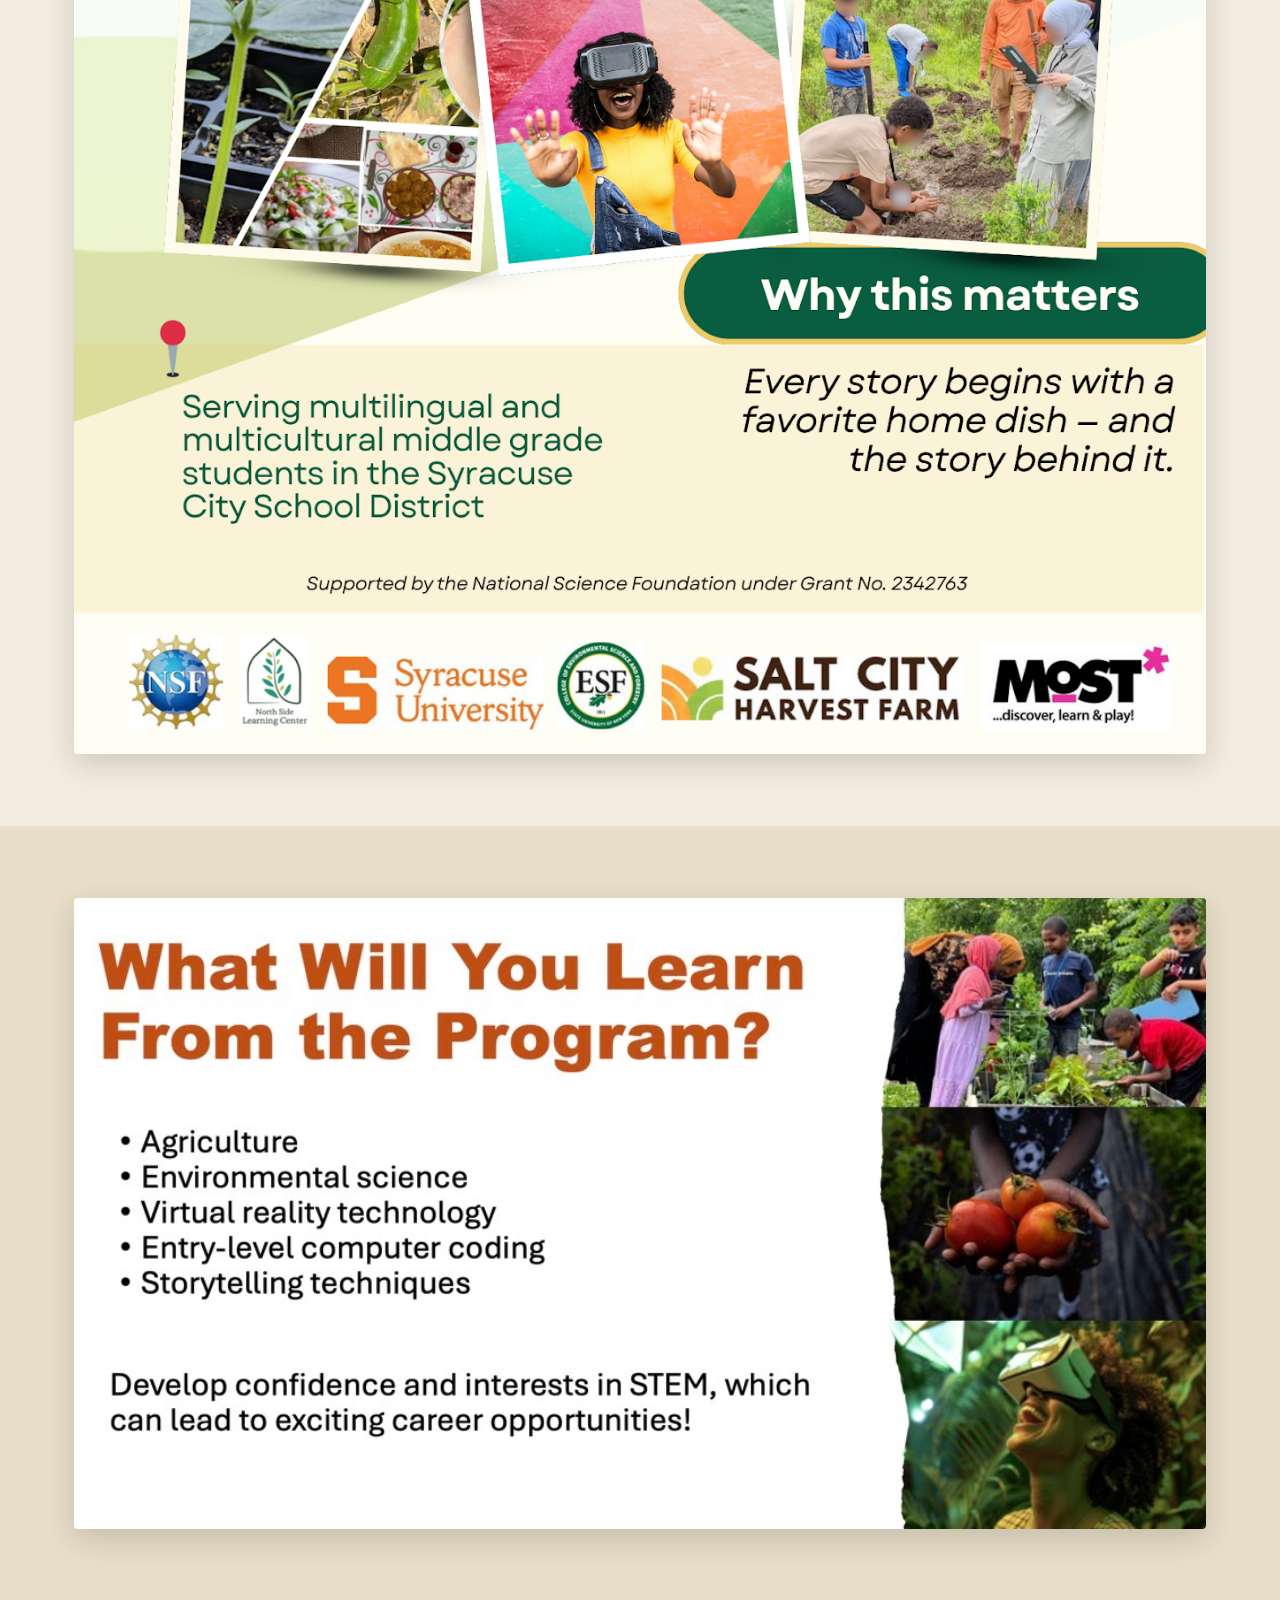
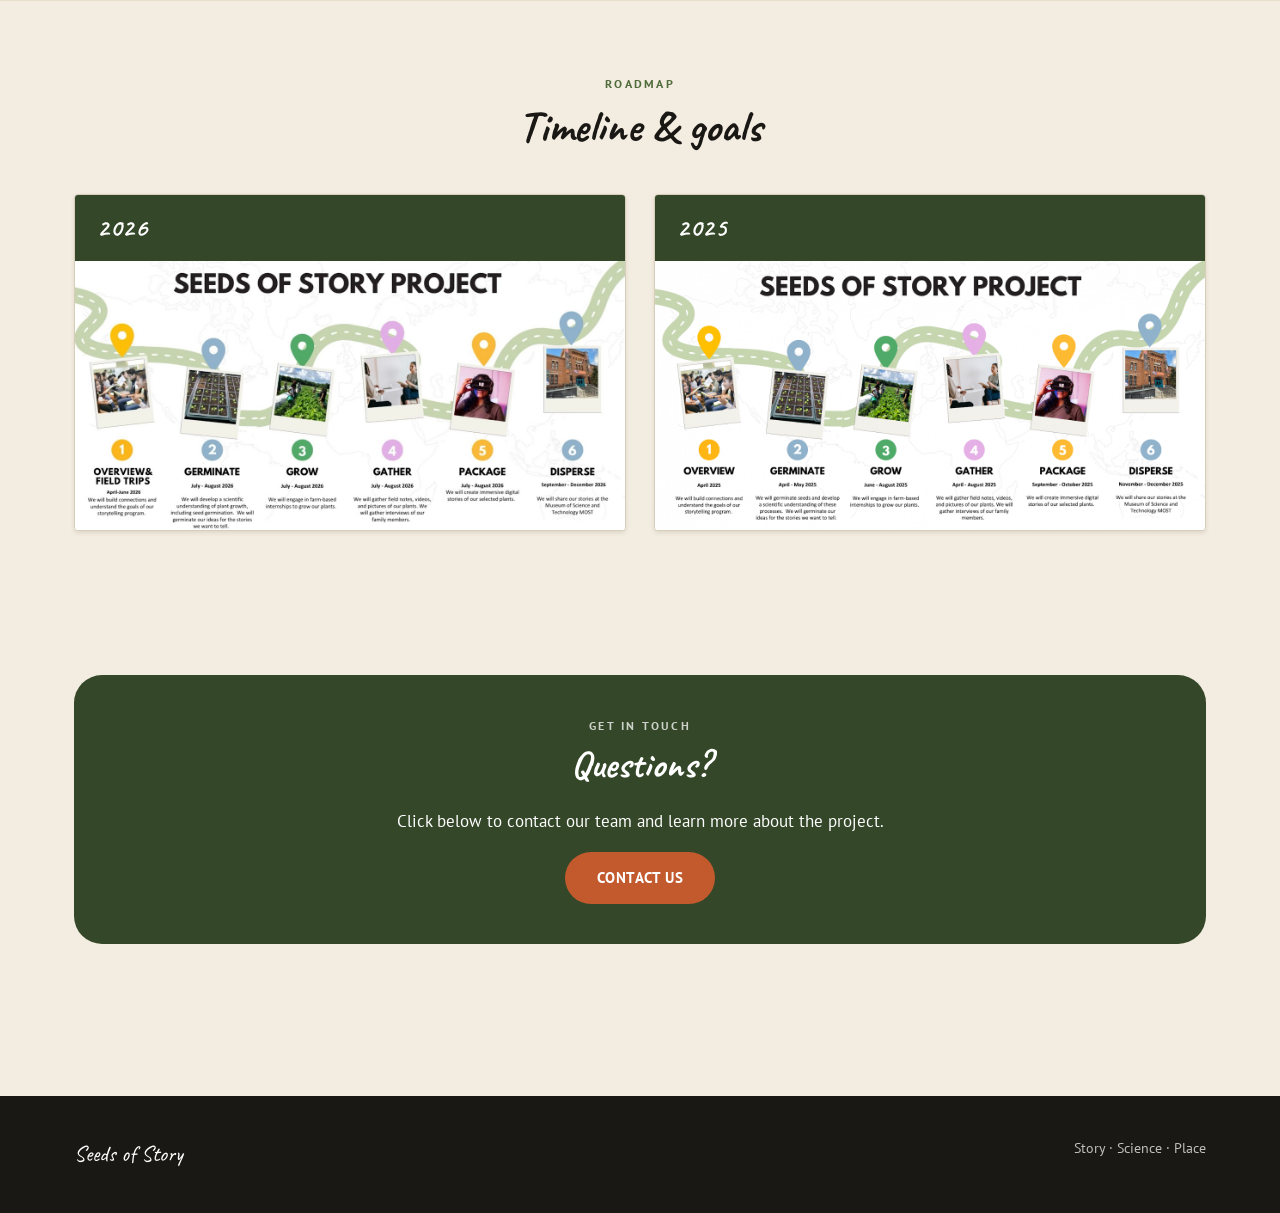
==== commit af352934: "Compress gallery images; format HTML with Prettier - Convert 54 cohort photos to JPEG q82, max 1800p" ====
--- a/index.html
+++ b/index.html
@@ -1,94 +1,118 @@
-<!DOCTYPE html>
+<!doctype html>
 <html lang="en-US">
-<head>
-  <meta charset="utf-8">
-  <meta name="viewport" content="width=device-width, initial-scale=1">
-  <title>Seeds of Story</title>
-  <meta name="description" content="Seeds of Story engages middle school learners in co-designing culturally relevant STEM experiences through immersive digital storytelling focused on food, agriculture and environmental science.">
-  <link rel="icon" href="assets/images/logo.png">
-  <link href="https://fonts.googleapis.com/css2?family=Caveat:wght@500;700&family=Merriweather:wght@400;700&family=PT+Sans:wght@400;700&display=swap" rel="stylesheet">
-  <link rel="stylesheet" href="assets/css/site.css?v=1.0.0">
-</head>
-<body>
-  <header class="site-header">
-    <div class="container">
-      <a class="site-header__brand" href="index.html">Seeds of Story</a>
-      <nav class="site-nav" aria-label="Primary">
-        <ul>
-          <li><a href="index.html" aria-current="page">About</a></li>
-          <li><a href="team.html">Team</a></li>
-          <li><a href="community-collaborators.html">Community Collaborators</a></li>
-          <li><a href="resources.html">Resources</a></li>
-          <li><a href="contact.html">Contact</a></li>
-        </ul>
-      </nav>
-    </div>
-  </header>
+    <head>
+        <meta charset="utf-8" />
+        <meta name="viewport" content="width=device-width, initial-scale=1" />
+        <title>Seeds of Story</title>
+        <meta
+            name="description"
+            content="Seeds of Story engages middle school learners in co-designing culturally relevant STEM experiences through immersive digital storytelling focused on food, agriculture and environmental science."
+        />
+        <link rel="icon" href="assets/images/logo.png" />
+        <link
+            href="https://fonts.googleapis.com/css2?family=Caveat:wght@500;700&family=Merriweather:wght@400;700&family=PT+Sans:wght@400;700&display=swap"
+            rel="stylesheet"
+        />
+        <link rel="stylesheet" href="assets/css/site.css?v=1.0.0" />
+    </head>
+    <body>
+        <header class="site-header">
+            <div class="container">
+                <a class="site-header__brand" href="index.html">Seeds of Story</a>
+                <nav class="site-nav" aria-label="Primary">
+                    <ul>
+                        <li><a href="index.html" aria-current="page">About</a></li>
+                        <li><a href="team.html">Team</a></li>
+                        <li>
+                            <a href="community-collaborators.html">Community Collaborators</a>
+                        </li>
+                        <li><a href="resources.html">Resources</a></li>
+                        <li><a href="contact.html">Contact</a></li>
+                    </ul>
+                </nav>
+            </div>
+        </header>
 
-  <section class="hero-mosaic" aria-labelledby="hero-title">
-    <div class="hero-mosaic__grid" aria-hidden="true">
-      <img src="assets/images/hero-mosaic.jpg" alt="">
-    </div>
-    <div class="hero-mosaic__card">
-      <h1 id="hero-title" class="hero-mosaic__title">
-        <img src="assets/images/hero-title2.png" alt="Seeds of Story">
-      </h1>
-      <p class="hero-mosaic__sub">Immersive Storytelling &amp; STEM with Middle School Learners</p>
-    </div>
-  </section>
+        <section class="hero-mosaic" aria-labelledby="hero-title">
+            <div class="hero-mosaic__grid" aria-hidden="true">
+                <img src="assets/images/hero-mosaic.jpg" alt="" />
+            </div>
+            <div class="hero-mosaic__card">
+                <h1 id="hero-title" class="hero-mosaic__title">
+                    <img src="assets/images/hero-title2.png" alt="Seeds of Story" />
+                </h1>
+                <p class="hero-mosaic__sub">Immersive Storytelling &amp; STEM with Middle School Learners</p>
+            </div>
+        </section>
 
-  <main>
-    <section class="section">
-      <div class="container mission">
-        <div class="mission__text">
-          <div class="section-eyebrow">Our Mission</div>
-          <h2 class="section-title">Stories that take root.</h2>
-          <p class="lead">Seeds of Story engages middle school learners in co-designing culturally relevant STEM experiences through immersive digital storytelling focused on food, agriculture and environmental science.</p>
-        </div>
-        <img class="mission__img" src="assets/images/about-mission-overview.png" alt="Seeds of Story project overview">
-      </div>
-    </section>
+        <main>
+            <section class="section">
+                <div class="container mission">
+                    <div class="mission__text">
+                        <div class="section-eyebrow">Our Mission</div>
+                        <h2 class="section-title">Stories that take root.</h2>
+                        <p class="lead">
+                            Seeds of Story engages middle school learners in co-designing culturally relevant STEM experiences through immersive
+                            digital storytelling focused on food, agriculture and environmental science.
+                        </p>
+                    </div>
+                    <img class="mission__img" src="assets/images/about-mission-overview.png" alt="Seeds of Story project overview" />
+                </div>
+            </section>
 
-    <section class="section section--alt">
-      <div class="container">
-        <img class="rounded-shadow" src="assets/images/about-students-collage.jpg" alt="Students participating in Seeds of Story activities">
-      </div>
-    </section>
+            <section class="section section--alt">
+                <div class="container">
+                    <img
+                        class="rounded-shadow"
+                        src="assets/images/about-students-collage.jpg"
+                        alt="Students participating in Seeds of Story activities"
+                    />
+                </div>
+            </section>
 
-    <section class="section">
-      <div class="container">
-        <div class="section-eyebrow">Roadmap</div>
-        <h2 class="section-title">Timeline &amp; goals</h2>
-        <div class="timeline-row top-40">
-          <article class="timeline-item">
-            <div class="timeline-item__year">2026</div>
-            <img class="timeline-item__img" src="assets/images/about-timeline-2026.jpg" alt="2026 project goals">
-          </article>
-          <article class="timeline-item">
-            <div class="timeline-item__year">2025</div>
-            <img class="timeline-item__img" src="assets/images/about-timeline-2025.png" alt="2025 project milestones">
-          </article>
-        </div>
-      </div>
-    </section>
+            <section class="section">
+                <div class="container">
+                    <div class="section-eyebrow">Roadmap</div>
+                    <h2 class="section-title">Timeline &amp; goals</h2>
+                    <div class="timeline-row top-40">
+                        <article class="timeline-item">
+                            <div class="timeline-item__year">2026</div>
+                            <img class="timeline-item__img" src="assets/images/about-timeline-2026.jpg" alt="2026 project goals" />
+                        </article>
+                        <article class="timeline-item">
+                            <div class="timeline-item__year">2025</div>
+                            <img class="timeline-item__img" src="assets/images/about-timeline-2025.png" alt="2025 project milestones" />
+                        </article>
+                    </div>
+                </div>
+            </section>
 
-    <section class="section">
-      <div class="container">
-        <div class="callout">
-          <div class="section-eyebrow" style="color:rgba(255,255,255,0.75);">Get in touch</div>
-          <h2>Questions?</h2>
-          <p>Click below to contact our team and learn more about the project.</p>
-          <p><a class="btn" href="https://docs.google.com/forms/d/e/1FAIpQLSdgTJhF9yAh0ReK_r0VXD9tp6y58ElVJvwNm2oFAFGytPRPVg/viewform?usp=header" target="_blank" rel="noopener">Contact us</a></p>
-        </div>
-      </div>
-    </section>
-  </main>
+            <section class="section">
+                <div class="container">
+                    <div class="callout">
+                        <div class="section-eyebrow" style="color: rgba(255, 255, 255, 0.75)">Get in touch</div>
+                        <h2>Questions?</h2>
+                        <p>Click below to contact our team and learn more about the project.</p>
+                        <p>
+                            <a
+                                class="btn"
+                                href="https://docs.google.com/forms/d/e/1FAIpQLSdgTJhF9yAh0ReK_r0VXD9tp6y58ElVJvwNm2oFAFGytPRPVg/viewform?usp=header"
+                                target="_blank"
+                                rel="noopener"
+                            >
+                                Contact us
+                            </a>
+                        </p>
+                    </div>
+                </div>
+            </section>
+        </main>
 
-  <footer class="site-footer">
-    <div class="container">
-      <span class="site-footer__brand">Seeds of Story</span>
-      <span>Story · Science · Place</span>
-    </div>
-  </footer>
-</body>
+        <footer class="site-footer">
+            <div class="container">
+                <span class="site-footer__brand">Seeds of Story</span>
+                <span>Story · Science · Place</span>
+            </div>
+        </footer>
+    </body>
 </html>
--- a/assets/css/site.css
+++ b/assets/css/site.css
@@ -178,7 +178,8 @@
 }
 .page-header__strip {
   display: grid;
-  grid-template-columns: repeat(6, 1fr);
+  grid-auto-flow: column;
+  grid-auto-columns: 1fr;
   gap: 2px;
   height: 120px;
   filter: brightness(0.55) saturate(0.85);
@@ -203,7 +204,82 @@
   font-size: 1.05rem;
 }
 @media (max-width: 700px) {
-  .page-header__strip { grid-template-columns: repeat(3, 1fr); height: 90px; }
+  .page-header__strip {
+    grid-auto-flow: row;
+    grid-template-columns: repeat(3, 1fr);
+    height: auto;
+    aspect-ratio: 3 / 1;
+  }
+}
+
+/* === Gallery grid + lightbox === */
+.gallery {
+  display: grid;
+  grid-template-columns: repeat(auto-fill, minmax(160px, 1fr));
+  gap: 6px;
+  margin-top: 32px;
+}
+.gallery a {
+  position: relative;
+  display: block;
+  aspect-ratio: 1;
+  overflow: hidden;
+  border-radius: 4px;
+  cursor: zoom-in;
+  background: var(--paper, #f6f0e1);
+}
+.gallery img {
+  width: 100%;
+  height: 100%;
+  object-fit: cover;
+  display: block;
+  transition: transform 0.3s ease;
+}
+.gallery a:hover img { transform: scale(1.05); }
+
+.lightbox {
+  position: fixed;
+  inset: 0;
+  background: rgba(0, 0, 0, 0.94);
+  z-index: 9999;
+  display: flex;
+  align-items: center;
+  justify-content: center;
+  padding: 24px;
+}
+.lightbox[hidden] { display: none; }
+.lightbox__img {
+  max-width: 92vw;
+  max-height: 88vh;
+  object-fit: contain;
+  display: block;
+  box-shadow: 0 12px 60px rgba(0, 0, 0, 0.5);
+}
+.lightbox__btn {
+  position: absolute;
+  background: rgba(255, 255, 255, 0.08);
+  border: 0;
+  color: #fff;
+  font-size: 2.2rem;
+  line-height: 1;
+  cursor: pointer;
+  padding: 12px 18px;
+  border-radius: 999px;
+  transition: background 0.2s;
+  user-select: none;
+}
+.lightbox__btn:hover { background: rgba(255, 255, 255, 0.2); }
+.lightbox__close { top: 16px; right: 20px; font-size: 1.8rem; padding: 6px 16px; }
+.lightbox__prev { left: 16px; top: 50%; transform: translateY(-50%); }
+.lightbox__next { right: 16px; top: 50%; transform: translateY(-50%); }
+.lightbox__counter {
+  position: absolute;
+  bottom: 18px;
+  left: 50%;
+  transform: translateX(-50%);
+  color: rgba(255, 255, 255, 0.7);
+  font-size: 0.9rem;
+  letter-spacing: 0.04em;
 }
 
 /* === Section heading === */
